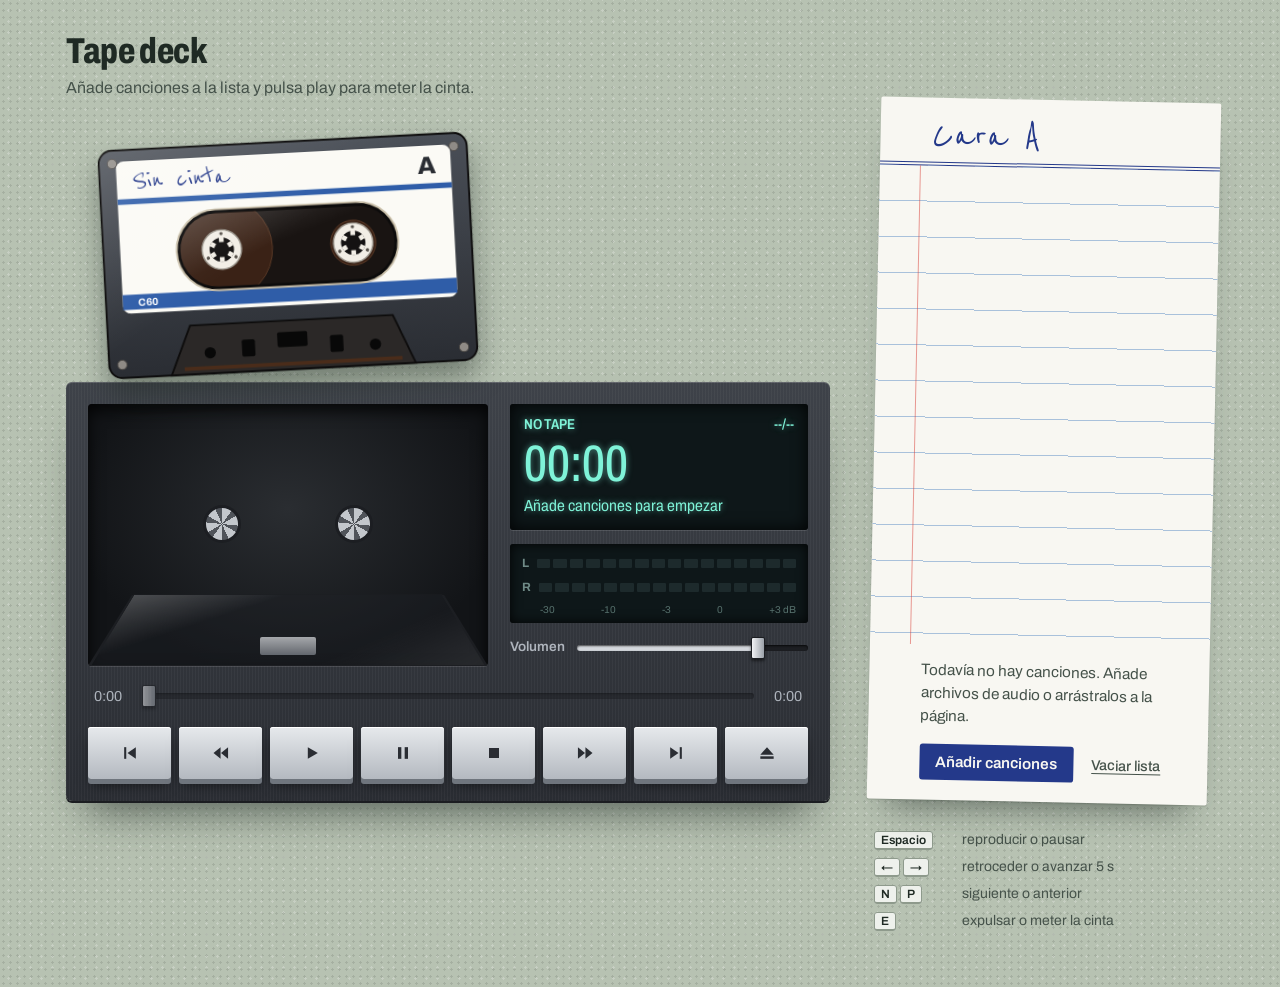
==== cassette-player/index.html @ 61f2eda9 "Reproductor de música con estética de casete Pletina con animación de inserción del casete, carretes" ====
<!doctype html>
<html lang="es">
<head>
  <meta charset="utf-8">
  <meta name="viewport" content="width=device-width, initial-scale=1">
  <title>Tape Deck</title>
  <link rel="preconnect" href="https://fonts.googleapis.com">
  <link rel="preconnect" href="https://fonts.gstatic.com" crossorigin>
  <link href="https://fonts.googleapis.com/css2?family=Archivo:wdth,wght@62..125,400..800&family=Reenie+Beanie&display=swap" rel="stylesheet">
  <link rel="stylesheet" href="styles.css">
</head>
<body>
  <main class="app">
    <header class="brand">
      <h1>Tape deck</h1>
      <p>Añade canciones a la lista y pulsa play para meter la cinta.</p>
    </header>

    <!-- Espacio sobre la pletina donde flota el casete cuando está fuera -->
    <div class="stage-space">
      <p class="stage-caption" id="stageCaption"></p>
    </div>

    <section class="deck" id="deck" data-mode="empty" aria-label="Pletina de casete">
      <div class="deck-top">
        <div class="bay" id="bay">
          <div class="bay-back" aria-hidden="true">
            <span class="spindle" style="left:33.5%"></span>
            <span class="spindle" style="left:66.5%"></span>
            <span class="head"></span>
          </div>

          <div class="cassette-slot" id="cassetteSlot">
            <div class="cassette-float">
              <svg class="cassette" viewBox="0 0 400 250" role="img" aria-label="Casete">
                <defs>
                  <clipPath id="winClip"><rect x="86" y="76" width="228" height="78" rx="39"/></clipPath>
                  <linearGradient id="shellGrad" x1="0" y1="0" x2="0" y2="1">
                    <stop offset="0" stop-color="#4a4f57"/>
                    <stop offset="1" stop-color="#2a2d33"/>
                  </linearGradient>
                  <linearGradient id="glossGrad" x1="0" y1="0" x2="1" y2="1">
                    <stop offset="0" stop-color="#fff" stop-opacity=".16"/>
                    <stop offset=".45" stop-color="#fff" stop-opacity="0"/>
                  </linearGradient>
                </defs>

                <!-- Carcasa -->
                <rect x="4" y="4" width="392" height="242" rx="14" fill="url(#shellGrad)" stroke="#0d0c0c" stroke-width="2"/>
                <g fill="#8f8b86" stroke="#4a4744">
                  <circle cx="18" cy="18" r="5"/><circle cx="382" cy="18" r="5"/>
                  <circle cx="18" cy="232" r="5"/><circle cx="382" cy="232" r="5"/>
                  <circle cx="200" cy="236" r="4"/>
                </g>

                <!-- Etiqueta -->
                <rect class="label-bg" x="22" y="16" width="356" height="162" rx="8"/>
                <rect class="stripe" x="22" y="56" width="356" height="6"/>
                <rect class="stripe" x="22" y="158" width="356" height="16"/>
                <text class="label-title" id="labelTitle" x="38" y="46">Sin cinta</text>
                <text class="label-side" x="362" y="46" text-anchor="end">A</text>
                <text class="label-small" x="38" y="170">C60</text>

                <!-- Ventana con la cinta enrollada -->
                <rect x="82" y="72" width="236" height="86" rx="43" fill="#0c0b0b" stroke="#c8bea8" stroke-width="2"/>
                <g clip-path="url(#winClip)">
                  <rect x="86" y="76" width="228" height="78" fill="#191412"/>
                  <circle class="pack" id="packL" cx="130" cy="115" r="54"/>
                  <circle class="pack" id="packR" cx="270" cy="115" r="24"/>
                  <rect x="86" y="76" width="228" height="78" fill="url(#glossGrad)"/>
                </g>

                <!-- Carretes -->
                <g transform="translate(130 115)">
                  <g class="reel">
                    <circle r="21" fill="#f2eee6" stroke="#9a958c" stroke-width="1.5"/>
                    <circle r="13" fill="#141212"/>
                    <g fill="#f2eee6">
                      <rect x="-2.5" y="-13" width="5" height="5"/>
                      <rect x="-2.5" y="-13" width="5" height="5" transform="rotate(60)"/>
                      <rect x="-2.5" y="-13" width="5" height="5" transform="rotate(120)"/>
                      <rect x="-2.5" y="-13" width="5" height="5" transform="rotate(180)"/>
                      <rect x="-2.5" y="-13" width="5" height="5" transform="rotate(240)"/>
                      <rect x="-2.5" y="-13" width="5" height="5" transform="rotate(300)"/>
                    </g>
                    <g fill="#55504a">
                      <circle cy="-17" r="1.8"/>
                      <circle cy="-17" r="1.8" transform="rotate(120)"/>
                      <circle cy="-17" r="1.8" transform="rotate(240)"/>
                    </g>
                  </g>
                </g>
                <g transform="translate(270 115)">
                  <g class="reel">
                    <circle r="21" fill="#f2eee6" stroke="#9a958c" stroke-width="1.5"/>
                    <circle r="13" fill="#141212"/>
                    <g fill="#f2eee6">
                      <rect x="-2.5" y="-13" width="5" height="5"/>
                      <rect x="-2.5" y="-13" width="5" height="5" transform="rotate(60)"/>
                      <rect x="-2.5" y="-13" width="5" height="5" transform="rotate(120)"/>
                      <rect x="-2.5" y="-13" width="5" height="5" transform="rotate(180)"/>
                      <rect x="-2.5" y="-13" width="5" height="5" transform="rotate(240)"/>
                      <rect x="-2.5" y="-13" width="5" height="5" transform="rotate(300)"/>
                    </g>
                    <g fill="#55504a">
                      <circle cy="-17" r="1.8"/>
                      <circle cy="-17" r="1.8" transform="rotate(120)"/>
                      <circle cy="-17" r="1.8" transform="rotate(240)"/>
                    </g>
                  </g>
                </g>

                <!-- Zona inferior (cabezal) -->
                <path d="M70 246 L92 194 H308 L330 246 Z" fill="#2b2827" stroke="#0d0c0c" stroke-width="2"/>
                <g fill="#080808">
                  <circle cx="112" cy="224" r="6"/><circle cx="288" cy="224" r="6"/>
                  <rect x="146" y="212" width="14" height="18" rx="2"/>
                  <rect x="240" y="212" width="14" height="18" rx="2"/>
                  <rect x="184" y="206" width="32" height="16" rx="2"/>
                </g>
                <path class="tape-line" d="M84 240 H316"/>

                <rect x="4" y="4" width="392" height="242" rx="14" fill="url(#glossGrad)" pointer-events="none"/>
              </svg>
            </div>
          </div>

          <div class="door" id="door" aria-hidden="true"></div>
        </div>

        <div class="panel">
          <div class="lcd" aria-live="polite">
            <div class="lcd-row">
              <span id="lcdStatus">NO TAPE</span>
              <span id="lcdTrack">--/--</span>
            </div>
            <div class="lcd-time" id="lcdTime">00:00</div>
            <div class="lcd-title"><span id="lcdTitle">Añade canciones para empezar</span></div>
          </div>

          <div class="vu" aria-hidden="true">
            <div class="vu-row"><span>L</span><div class="vu-bar" id="vuL"></div></div>
            <div class="vu-row"><span>R</span><div class="vu-bar" id="vuR"></div></div>
            <div class="vu-scale"><span>-30</span><span>-10</span><span>-3</span><span>0</span><span>+3 dB</span></div>
          </div>

          <label class="volume">
            <span>Volumen</span>
            <input type="range" id="volume" min="0" max="1" step="0.01" value="0.8" aria-label="Volumen">
          </label>
        </div>
      </div>

      <div class="progress">
        <span id="timeCur">0:00</span>
        <input type="range" id="seek" min="0" max="1000" value="0" step="1" aria-label="Posición de la canción" disabled>
        <span id="timeDur">0:00</span>
      </div>

      <div class="keys" role="group" aria-label="Controles">
        <button class="key" id="btnPrev" title="Anterior (P)" aria-label="Anterior">
          <svg viewBox="0 0 24 24"><rect x="5" y="5" width="2.5" height="14"/><polygon points="19,5 9,12 19,19"/></svg>
        </button>
        <button class="key" id="btnRew" title="Rebobinar (mantener)" aria-label="Rebobinar">
          <svg viewBox="0 0 24 24"><polygon points="11.5,5 3,12 11.5,19"/><polygon points="20.5,5 12,12 20.5,19"/></svg>
        </button>
        <button class="key key-play" id="btnPlay" title="Reproducir (Espacio)" aria-label="Reproducir">
          <svg viewBox="0 0 24 24"><polygon points="7,5 19,12 7,19"/></svg>
        </button>
        <button class="key key-pause" id="btnPause" title="Pausa (Espacio)" aria-label="Pausa">
          <svg viewBox="0 0 24 24"><rect x="6" y="5" width="4" height="14"/><rect x="14" y="5" width="4" height="14"/></svg>
        </button>
        <button class="key" id="btnStop" title="Stop" aria-label="Stop">
          <svg viewBox="0 0 24 24"><rect x="6" y="6" width="12" height="12"/></svg>
        </button>
        <button class="key" id="btnFf" title="Avance rápido (mantener)" aria-label="Avance rápido">
          <svg viewBox="0 0 24 24"><polygon points="3.5,5 12,12 3.5,19"/><polygon points="12.5,5 21,12 12.5,19"/></svg>
        </button>
        <button class="key" id="btnNext" title="Siguiente (N)" aria-label="Siguiente">
          <svg viewBox="0 0 24 24"><polygon points="5,5 15,12 5,19"/><rect x="16.5" y="5" width="2.5" height="14"/></svg>
        </button>
        <button class="key key-eject" id="btnEject" title="Expulsar / Insertar" aria-label="Expulsar">
          <svg viewBox="0 0 24 24"><polygon points="12,5 20,14 4,14"/><rect x="4" y="16" width="16" height="3"/></svg>
        </button>
      </div>
    </section>

    <!-- La lista de canciones es la carátula de papel (J-card) de la cinta -->
    <aside class="jcard" aria-label="Lista de canciones">
      <h2 class="jcard-spine">Cara A</h2>
      <ol class="playlist" id="playlist"></ol>
      <p class="empty-msg" id="emptyMsg">
        Todavía no hay canciones. Añade archivos de audio o arrástralos a la página.
      </p>
      <div class="jcard-actions">
        <label class="btn" for="fileInput">Añadir canciones</label>
        <input type="file" id="fileInput" accept="audio/*" multiple hidden>
        <button class="btn-text" id="clearBtn" type="button">Vaciar lista</button>
      </div>
    </aside>

    <dl class="shortcuts">
      <div><dt><kbd>Espacio</kbd></dt><dd>reproducir o pausar</dd></div>
      <div><dt><kbd>←</kbd> <kbd>→</kbd></dt><dd>retroceder o avanzar 5 s</dd></div>
      <div><dt><kbd>N</kbd> <kbd>P</kbd></dt><dd>siguiente o anterior</dd></div>
      <div><dt><kbd>E</kbd></dt><dd>expulsar o meter la cinta</dd></div>
    </dl>
  </main>

  <div class="drop-overlay" id="dropOverlay"><p>Suelta las canciones aquí</p></div>
  <audio id="audio" preload="auto"></audio>
  <script src="app.js"></script>
</body>
</html>
---- cassette-player/styles.css ----
:root {
  /* Paleta: escritorio de formica, pletina de aluminio y tinta de bolígrafo de la carátula */
  --formica: #b7c2b2;
  --formica-ink: #1f2a24;
  --formica-muted: #45524a;
  --gunmetal: #3e4249;
  --gunmetal-dark: #2a2d33;
  --aluminium: #d3d7dc;
  --paper: #f8f7f2;
  --ink: #24398a;
  --ink-light: #5a6aa8;
  --rule: #a9c1db;
  --signal: #d7372f;
  --vfd: #7ff3d8;
  --vfd-bg: #0e1719;
  --stripe: #2f5da8;

  --hand: "Reenie Beanie", "Segoe Print", cursive;
  --ui: "Archivo", system-ui, sans-serif;

  --insert-ms: 850ms;
  --door-ms: 450ms;
  --bay-w: min(400px, calc(100vw - 76px));
  --line: 36px;
}

* { box-sizing: border-box; }

html, body { margin: 0; }

body {
  background-color: var(--formica);
  background-image:
    radial-gradient(rgba(31, 42, 36, .12) 1px, transparent 1.4px),
    radial-gradient(rgba(255, 255, 255, .22) 1px, transparent 1.4px);
  background-size: 7px 7px, 11px 11px;
  background-position: 0 0, 3px 5px;
  color: var(--formica-ink);
  font-family: var(--ui);
  font-size: 1rem;
  line-height: 1.5;
  min-height: 100vh;
  overflow-x: hidden;
}

.app {
  max-width: 1180px;
  margin: 0 auto;
  padding: 32px 16px 56px;
  display: grid;
  grid-template-columns: minmax(0, 1fr) 340px;
  grid-template-areas:
    "head  head"
    "space card"
    "deck  card"
    ".     short";
  column-gap: 44px;
}

/* ---------- Cabecera ---------- */
.brand { grid-area: head; }
.brand h1 {
  margin: 0;
  font-weight: 800;
  font-stretch: 75%;
  font-size: 2.25rem;
  line-height: 1.1;
  letter-spacing: -.01em;
}
.brand p {
  margin: 4px 0 0;
  color: var(--formica-muted);
  max-width: 60ch;
}

/* Espacio sobre la pletina donde reposa el casete cuando está fuera */
.stage-space {
  grid-area: space;
  height: calc(var(--bay-w) * 0.62 + 34px);
  display: flex;
  align-items: flex-end;
  padding: 0 0 18px calc(var(--bay-w) + 44px);
}
.stage-caption {
  margin: 0;
  font-weight: 700;
  font-stretch: 75%;
  font-size: 1.6rem;
  line-height: 1.15;
  max-width: 100%;
  overflow-wrap: anywhere;
  opacity: 0;
  transition: opacity .4s;
}
body.has-caption .stage-caption { opacity: 1; }

/* ---------- Pletina ---------- */
.deck {
  grid-area: deck;
  position: relative;
  align-self: start;
  background:
    repeating-linear-gradient(90deg, rgba(255, 255, 255, .035) 0 1px, transparent 1px 3px),
    linear-gradient(180deg, var(--gunmetal), var(--gunmetal-dark));
  border-radius: 6px;
  padding: 22px;
  box-shadow:
    inset 0 1px 0 rgba(255, 255, 255, .18),
    0 2px 0 #1b1d21,
    0 28px 40px -20px rgba(31, 42, 36, .7);
  color: var(--aluminium);
}

.deck-top {
  display: grid;
  grid-template-columns: var(--bay-w) minmax(0, 1fr);
  gap: 22px;
}

/* Compartimento del casete */
.bay {
  position: relative;
  width: var(--bay-w);
  aspect-ratio: 400 / 262;
  perspective: 900px;
  border-radius: 4px;
}
.bay-back {
  position: absolute;
  inset: 0;
  border-radius: 4px;
  background: radial-gradient(ellipse at 50% 40%, #2a2d31, #121417 75%);
  box-shadow: inset 0 6px 16px rgba(0, 0, 0, .85), 0 1px 0 rgba(255, 255, 255, .12);
  overflow: hidden;
}
.spindle {
  position: absolute;
  top: 46%;
  width: 8%;
  aspect-ratio: 1;
  transform: translate(-50%, -50%);
  border-radius: 50%;
  background:
    conic-gradient(#c3c7cc 0 10%, #50545a 10% 16.6%, #c3c7cc 16.6% 26.6%, #50545a 26.6% 33.3%,
      #c3c7cc 33.3% 43.3%, #50545a 43.3% 50%, #c3c7cc 50% 60%, #50545a 60% 66.6%,
      #c3c7cc 66.6% 76.6%, #50545a 76.6% 83.3%, #c3c7cc 83.3% 93.3%, #50545a 93.3%);
  box-shadow: 0 0 0 3px #1c1e22;
}
.head {
  position: absolute;
  left: 50%;
  bottom: 4%;
  width: 14%;
  height: 7%;
  transform: translateX(-50%);
  border-radius: 2px;
  background: linear-gradient(180deg, #eceef0, #868b92);
}

/* Casete: fuera, reposa sobre la pletina ligeramente girado; dentro, encaja recto */
.cassette-slot {
  position: absolute;
  left: 3%;
  width: 94%;
  top: 4%;
  z-index: 3;
  transform: translateY(calc(-1 * (var(--bay-w) * 0.66 + 12px))) rotate(-3deg);
  filter: drop-shadow(0 16px 14px rgba(31, 42, 36, .45));
  transition:
    transform var(--insert-ms) cubic-bezier(.55, .05, .3, 1.15),
    filter var(--insert-ms);
}
.deck.tape-in .cassette-slot {
  transform: translateY(0) rotate(0);
  filter: drop-shadow(0 3px 3px rgba(0, 0, 0, .6));
}
.cassette { display: block; width: 100%; height: auto; }

/* Tapa de cristal ahumado: bisagra abajo, se abre hacia delante */
.door {
  position: absolute;
  inset: 0;
  z-index: 4;
  border-radius: 4px;
  border: 3px solid #1c1e22;
  background:
    linear-gradient(130deg, rgba(255, 255, 255, .22) 0%, rgba(255, 255, 255, 0) 32%, rgba(255, 255, 255, 0) 72%, rgba(255, 255, 255, .08) 100%),
    rgba(30, 34, 40, .34);
  transform-origin: 50% 100%;
  transform: rotateX(78deg);
  transition: transform var(--door-ms) cubic-bezier(.5, 0, .3, 1.3);
  pointer-events: none;
}
.deck.door-closed .door { transform: rotateX(0); }

/* Carretes y cinta */
.reel {
  transform-box: fill-box;
  transform-origin: center;
  animation: spin 2.4s linear infinite;
  animation-play-state: paused;
}
.deck[data-mode="play"] .reel { animation-play-state: running; }
.deck[data-mode="ff"] .reel,
.deck[data-mode="rew"] .reel {
  animation-duration: .35s;
  animation-play-state: running;
}
.deck[data-mode="rew"] .reel { animation-direction: reverse; }

@keyframes spin { to { transform: rotate(360deg); } }

.label-bg { fill: #fbfaf5; }
.stripe { fill: var(--stripe); transition: fill .4s; }
.label-title { font-family: var(--hand); font-size: 34px; fill: var(--ink); }
.label-side { font-family: var(--ui); font-weight: 800; font-size: 26px; fill: var(--gunmetal-dark); }
.label-small { font-family: var(--ui); font-weight: 700; font-size: 11px; fill: #fff; }
.pack { fill: #3a2216; stroke: #5b3a27; stroke-width: 1; }
.tape-line { stroke: #4a2c1a; stroke-width: 4; fill: none; }

/* Panel: display fluorescente, vúmetro y volumen */
.panel {
  display: flex;
  flex-direction: column;
  gap: 14px;
  min-width: 0;
}

.lcd {
  background: var(--vfd-bg);
  color: var(--vfd);
  border-radius: 3px;
  padding: 10px 14px 12px;
  box-shadow: inset 0 0 16px rgba(0, 0, 0, .9), 0 1px 0 rgba(255, 255, 255, .12);
  text-shadow: 0 0 6px rgba(127, 243, 216, .55);
  font-variant-numeric: tabular-nums;
}
.lcd-row {
  display: flex;
  justify-content: space-between;
  font-weight: 600;
  font-stretch: 80%;
  font-size: .9rem;
}
.lcd-time {
  font-weight: 500;
  font-stretch: 70%;
  font-size: 3.2rem;
  line-height: 1;
  margin: 4px 0;
}
.lcd-title {
  font-stretch: 85%;
  font-size: 1rem;
  white-space: nowrap;
  overflow: hidden;
}
.lcd-title span { display: inline-block; }
.lcd-title.marquee span {
  padding-left: 100%;
  animation: marquee var(--marquee-dur, 10s) linear infinite;
}
@keyframes marquee { to { transform: translateX(-100%); } }

.deck[data-mode="pause"] #lcdStatus { animation: blink 1s steps(2) infinite; }
@keyframes blink { 50% { opacity: 0; } }

.vu {
  background: var(--vfd-bg);
  border-radius: 3px;
  padding: 10px 12px 6px;
  box-shadow: inset 0 0 12px rgba(0, 0, 0, .9);
}
.vu-row {
  display: flex;
  align-items: center;
  gap: 8px;
  margin-bottom: 6px;
  color: #6f8a86;
  font-size: .75rem;
  font-weight: 700;
}
.vu-bar { flex: 1; display: grid; grid-template-columns: repeat(16, 1fr); gap: 3px; }
.vu-seg {
  height: 9px;
  border-radius: 1px;
  background: #1d2a2c;
  transition: background .06s;
}
.vu-seg.on { background: var(--vfd); box-shadow: 0 0 6px rgba(127, 243, 216, .55); }
.vu-seg.warn.on { background: #e0a100; box-shadow: 0 0 6px rgba(224, 161, 0, .55); }
.vu-seg.hot.on { background: var(--signal); box-shadow: 0 0 6px rgba(215, 55, 47, .65); }
.vu-scale {
  display: flex;
  justify-content: space-between;
  padding-left: 18px;
  font-size: .625rem;
  color: #56706c;
  font-variant-numeric: tabular-nums;
}

.volume {
  display: flex;
  align-items: center;
  gap: 12px;
  font-size: .85rem;
  font-weight: 600;
  color: #aeb4bc;
}

/* Deslizadores de aluminio */
input[type="range"] {
  -webkit-appearance: none;
  appearance: none;
  width: 100%;
  height: 6px;
  border-radius: 3px;
  background: linear-gradient(90deg, var(--aluminium) var(--p, 0%), #1c1e22 var(--p, 0%));
  box-shadow: inset 0 1px 2px rgba(0, 0, 0, .7);
  cursor: pointer;
  margin: 0;
}
input[type="range"]:disabled { cursor: not-allowed; opacity: .5; }
input[type="range"]:focus-visible { outline: 2px solid var(--vfd); outline-offset: 5px; }
input[type="range"]::-webkit-slider-thumb {
  -webkit-appearance: none;
  width: 14px;
  height: 22px;
  border-radius: 2px;
  background: linear-gradient(90deg, #f2f3f5, #9aa0a8);
  border: 1px solid #1c1e22;
  box-shadow: 0 2px 3px rgba(0, 0, 0, .5);
}
input[type="range"]::-moz-range-thumb {
  width: 14px;
  height: 22px;
  border-radius: 2px;
  background: linear-gradient(90deg, #f2f3f5, #9aa0a8);
  border: 1px solid #1c1e22;
  box-shadow: 0 2px 3px rgba(0, 0, 0, .5);
}

.progress {
  display: flex;
  align-items: center;
  gap: 14px;
  margin-top: 20px;
  font-size: .9rem;
  font-variant-numeric: tabular-nums;
  color: #aeb4bc;
}
.progress span { min-width: 40px; text-align: center; }

/* Teclas de aluminio; play y pausa enclavadas muestran un piloto rojo */
.keys {
  display: grid;
  grid-template-columns: repeat(8, 1fr);
  gap: 8px;
  margin-top: 20px;
}
.key {
  position: relative;
  height: 52px;
  border: none;
  border-radius: 3px;
  background: linear-gradient(180deg, #e6e9ec, #b4b9c0);
  color: var(--gunmetal-dark);
  cursor: pointer;
  box-shadow: 0 5px 0 #6f757d, 0 9px 12px -4px rgba(0, 0, 0, .6), inset 0 1px 0 #fff;
  transition: transform .08s, box-shadow .08s;
  display: grid;
  place-items: center;
  touch-action: none;
}
.key svg { width: 20px; height: 20px; fill: currentColor; }
.key:focus-visible { outline: 3px solid var(--vfd); outline-offset: 3px; }
.key:active,
.key.down,
.key.latched {
  transform: translateY(4px);
  box-shadow: 0 1px 0 #6f757d, 0 2px 3px rgba(0, 0, 0, .5), inset 0 1px 3px rgba(0, 0, 0, .25);
}
.key.latched::after {
  content: "";
  position: absolute;
  top: 6px;
  right: 6px;
  width: 6px;
  height: 6px;
  border-radius: 50%;
  background: var(--signal);
  box-shadow: 0 0 6px var(--signal);
}

/* ---------- Carátula de papel (J-card) con la lista ---------- */
.jcard {
  grid-area: card;
  align-self: stretch;
  display: flex;
  flex-direction: column;
  /* No empuja la altura de la rejilla: ocupa lo que miden casete + pletina y la lista hace scroll */
  contain: size;
  background: var(--paper);
  border-radius: 2px;
  transform: rotate(1.2deg);
  box-shadow:
    0 1px 1px rgba(31, 42, 36, .18),
    0 24px 34px -20px rgba(31, 42, 36, .6);
  padding-bottom: 20px;
}
.jcard-spine {
  margin: 0;
  padding: 16px 20px 6px 52px;
  font-family: var(--hand);
  font-weight: 400;
  font-size: 2.6rem;
  line-height: 1;
  color: var(--ink);
  border-bottom: 4px double var(--ink);
}

.playlist {
  flex: 1;
  min-height: calc(var(--line) * 5);
  overflow-y: auto;
  list-style: none;
  margin: 0;
  padding: 0 16px 0 0;
  background:
    linear-gradient(90deg, transparent 40px, rgba(215, 55, 47, .5) 40px 41.5px, transparent 41.5px),
    repeating-linear-gradient(180deg, transparent 0 calc(var(--line) - 1px), var(--rule) calc(var(--line) - 1px) var(--line));
  background-attachment: local;
}
.track {
  width: 100%;
  height: var(--line);
  display: grid;
  grid-template-columns: 40px minmax(0, 1fr) auto;
  align-items: end;
  column-gap: 12px;
  padding: 0 0 3px;
  border: none;
  background: transparent;
  color: var(--ink);
  font-family: var(--hand);
  font-size: 1.7rem;
  line-height: 1;
  text-align: left;
  cursor: pointer;
}
.track:hover { background: rgba(36, 57, 138, .06); }
.track:focus-visible { outline: 2px solid var(--ink); outline-offset: -2px; }
.track-num { text-align: right; padding-right: 6px; }
.track-name { overflow: hidden; text-overflow: ellipsis; white-space: nowrap; }
.track-dur { color: var(--ink-light); }
.track.active .track-num { color: var(--signal); }
.track.active .track-name {
  text-decoration: underline wavy var(--signal);
  text-decoration-thickness: 1.5px;
  text-underline-offset: 4px;
}

.eq { display: none; gap: 2px; align-items: flex-end; justify-content: flex-end; height: 16px; padding-right: 8px; margin-bottom: 4px; }
.track.active.playing .eq { display: flex; }
.track.active.playing .track-num { display: none; }
.eq i { width: 3px; background: var(--signal); animation: eq .8s ease-in-out infinite; }
.eq i:nth-child(2) { animation-delay: -.3s; }
.eq i:nth-child(3) { animation-delay: -.55s; }
@keyframes eq { 0%, 100% { height: 3px; } 50% { height: 16px; } }

.empty-msg {
  margin: 14px 20px 0 52px;
  color: var(--formica-muted);
  font-size: .95rem;
}

.jcard-actions {
  display: flex;
  flex-wrap: wrap;
  align-items: center;
  gap: 8px 18px;
  padding: 16px 20px 0 52px;
}
.btn {
  display: inline-block;
  border: none;
  border-radius: 3px;
  padding: 10px 16px;
  background: var(--ink);
  color: var(--paper);
  font: 600 .95rem var(--ui);
  cursor: pointer;
  transition: background .15s;
}
.btn:hover { background: #1b2c6e; }
.btn:focus-visible { outline: 2px solid var(--signal); outline-offset: 2px; }
.btn.pulse { animation: pulse .6s ease 2; }
@keyframes pulse { 50% { transform: scale(1.06); } }

.btn-text {
  border: none;
  background: none;
  padding: 4px 0;
  color: var(--formica-muted);
  font: 500 .9rem var(--ui);
  text-decoration: underline;
  text-underline-offset: 3px;
  cursor: pointer;
}
.btn-text:hover { color: var(--signal); }
.btn-text:focus-visible { outline: 2px solid var(--ink); outline-offset: 2px; }

/* ---------- Atajos ---------- */
.shortcuts {
  grid-area: short;
  margin: 28px 0 0;
  display: grid;
  gap: 6px;
  font-size: .875rem;
  color: var(--formica-muted);
}
.shortcuts div { display: flex; gap: 12px; }
.shortcuts dt { min-width: 76px; }
.shortcuts dd { margin: 0; }
kbd {
  font: 600 .75rem var(--ui);
  background: #eef1ec;
  border: 1px solid #8e9a8c;
  border-bottom-width: 2px;
  border-radius: 3px;
  padding: 1px 6px;
  color: var(--formica-ink);
}

/* ---------- Arrastrar y soltar ---------- */
.drop-overlay {
  position: fixed;
  inset: 0;
  z-index: 50;
  display: grid;
  place-items: center;
  background: rgba(183, 194, 178, .88);
  opacity: 0;
  pointer-events: none;
  transition: opacity .2s;
}
.drop-overlay p {
  margin: 0 16px;
  padding: 28px 44px;
  background: var(--paper);
  border: 3px dashed var(--ink);
  font-family: var(--hand);
  font-size: 2.6rem;
  line-height: 1.1;
  color: var(--ink);
  text-align: center;
}
.drop-overlay.show { opacity: 1; pointer-events: auto; }

/* ---------- Responsive ---------- */
@media (max-width: 1100px) {
  .app {
    max-width: 760px;
    grid-template-columns: minmax(0, 1fr);
    grid-template-areas: "head" "space" "deck" "card" "short";
  }
  .jcard {
    margin-top: 36px;
    transform: none;
    contain: none;
  }
  .playlist { max-height: calc(var(--line) * 10); }
}

@media (max-width: 760px) {
  :root { --bay-w: min(400px, calc(100vw - 68px)); }
  .deck { padding: 16px; }
  .deck-top { grid-template-columns: minmax(0, 1fr); justify-items: center; }
  .panel { width: 100%; }
  .keys { grid-template-columns: repeat(4, 1fr); }
  /* En móvil el casete ocupa todo el ancho del espacio superior */
  .stage-space { padding-left: 0; }
  .stage-caption { display: none; }
}

@media (prefers-reduced-motion: reduce) {
  .eq i, .lcd-title.marquee span { animation: none; }
  .cassette-slot, .door { transition-duration: .01ms; }
}
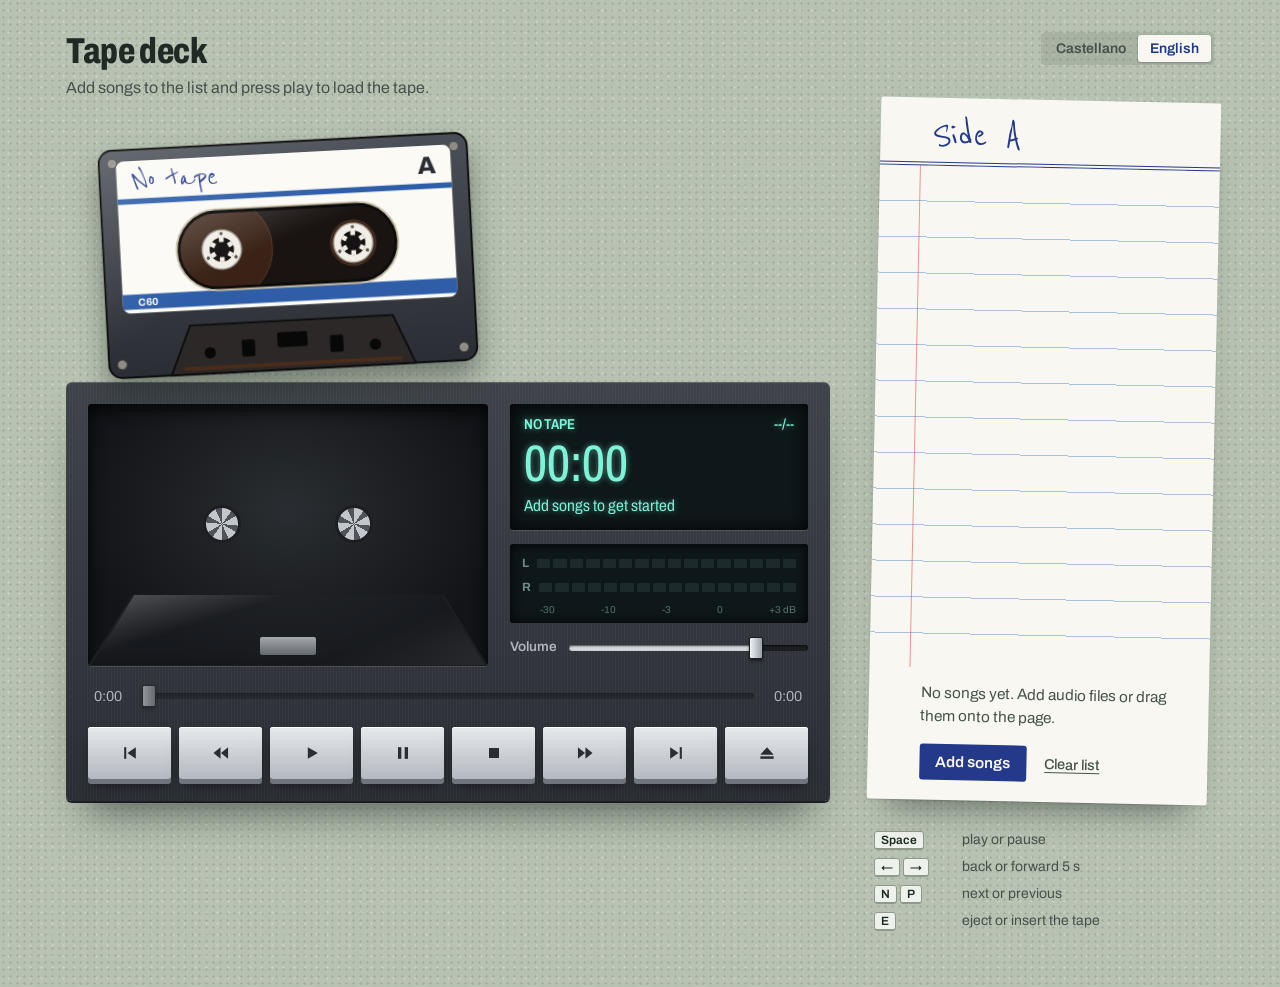
==== commit 75ff0dac: "Añadir selector de idioma (castellano / inglés) Todos los textos de la interfaz, incluidos los mensa" ====
--- a/cassette-player/index.html
+++ b/cassette-player/index.html
@@ -12,8 +12,15 @@
 <body>
   <main class="app">
     <header class="brand">
-      <h1>Tape deck</h1>
-      <p>Añade canciones a la lista y pulsa play para meter la cinta.</p>
+      <div>
+        <h1>Tape deck</h1>
+        <p data-i18n="intro">Añade canciones a la lista y pulsa play para meter la cinta.</p>
+      </div>
+      <!-- Cada opción se escribe en su propio idioma para que siempre se reconozca -->
+      <div class="lang" role="group" aria-label="Idioma" data-i18n-aria="language">
+        <button type="button" class="lang-btn" data-lang="es" lang="es" aria-pressed="true">Castellano</button>
+        <button type="button" class="lang-btn" data-lang="en" lang="en" aria-pressed="false">English</button>
+      </div>
     </header>
 
     <!-- Espacio sobre la pletina donde flota el casete cuando está fuera -->
@@ -21,7 +28,7 @@
       <p class="stage-caption" id="stageCaption"></p>
     </div>
 
-    <section class="deck" id="deck" data-mode="empty" aria-label="Pletina de casete">
+    <section class="deck" id="deck" data-mode="empty" aria-label="Pletina de casete" data-i18n-aria="deck">
       <div class="deck-top">
         <div class="bay" id="bay">
           <div class="bay-back" aria-hidden="true">
@@ -32,7 +39,7 @@
 
           <div class="cassette-slot" id="cassetteSlot">
             <div class="cassette-float">
-              <svg class="cassette" viewBox="0 0 400 250" role="img" aria-label="Casete">
+              <svg class="cassette" viewBox="0 0 400 250" role="img" aria-label="Casete" data-i18n-aria="cassette">
                 <defs>
                   <clipPath id="winClip"><rect x="86" y="76" width="228" height="78" rx="39"/></clipPath>
                   <linearGradient id="shellGrad" x1="0" y1="0" x2="0" y2="1">
@@ -131,7 +138,7 @@
         <div class="panel">
           <div class="lcd" aria-live="polite">
             <div class="lcd-row">
-              <span id="lcdStatus">NO TAPE</span>
+              <span id="lcdStatus">SIN CINTA</span>
               <span id="lcdTrack">--/--</span>
             </div>
             <div class="lcd-time" id="lcdTime">00:00</div>
@@ -145,70 +152,71 @@
           </div>
 
           <label class="volume">
-            <span>Volumen</span>
-            <input type="range" id="volume" min="0" max="1" step="0.01" value="0.8" aria-label="Volumen">
+            <span data-i18n="volume">Volumen</span>
+            <input type="range" id="volume" min="0" max="1" step="0.01" value="0.8" aria-label="Volumen" data-i18n-aria="volume">
           </label>
         </div>
       </div>
 
       <div class="progress">
         <span id="timeCur">0:00</span>
-        <input type="range" id="seek" min="0" max="1000" value="0" step="1" aria-label="Posición de la canción" disabled>
+        <input type="range" id="seek" min="0" max="1000" value="0" step="1" aria-label="Posición de la canción" data-i18n-aria="seek" disabled>
         <span id="timeDur">0:00</span>
       </div>
 
-      <div class="keys" role="group" aria-label="Controles">
-        <button class="key" id="btnPrev" title="Anterior (P)" aria-label="Anterior">
+      <div class="keys" role="group" aria-label="Controles" data-i18n-aria="controls">
+        <button class="key" id="btnPrev" title="Anterior (P)" aria-label="Anterior" data-i18n-title="prevTitle" data-i18n-aria="prev">
           <svg viewBox="0 0 24 24"><rect x="5" y="5" width="2.5" height="14"/><polygon points="19,5 9,12 19,19"/></svg>
         </button>
-        <button class="key" id="btnRew" title="Rebobinar (mantener)" aria-label="Rebobinar">
+        <button class="key" id="btnRew" title="Rebobinar (mantener pulsado)" aria-label="Rebobinar" data-i18n-title="rewTitle" data-i18n-aria="rew">
           <svg viewBox="0 0 24 24"><polygon points="11.5,5 3,12 11.5,19"/><polygon points="20.5,5 12,12 20.5,19"/></svg>
         </button>
-        <button class="key key-play" id="btnPlay" title="Reproducir (Espacio)" aria-label="Reproducir">
+        <button class="key key-play" id="btnPlay" title="Reproducir (Espacio)" aria-label="Reproducir" data-i18n-title="playTitle" data-i18n-aria="play">
           <svg viewBox="0 0 24 24"><polygon points="7,5 19,12 7,19"/></svg>
         </button>
-        <button class="key key-pause" id="btnPause" title="Pausa (Espacio)" aria-label="Pausa">
+        <button class="key key-pause" id="btnPause" title="Pausa (Espacio)" aria-label="Pausa" data-i18n-title="pauseTitle" data-i18n-aria="pause">
           <svg viewBox="0 0 24 24"><rect x="6" y="5" width="4" height="14"/><rect x="14" y="5" width="4" height="14"/></svg>
         </button>
-        <button class="key" id="btnStop" title="Stop" aria-label="Stop">
+        <button class="key" id="btnStop" title="Parar" aria-label="Parar" data-i18n-title="stop" data-i18n-aria="stop">
           <svg viewBox="0 0 24 24"><rect x="6" y="6" width="12" height="12"/></svg>
         </button>
-        <button class="key" id="btnFf" title="Avance rápido (mantener)" aria-label="Avance rápido">
+        <button class="key" id="btnFf" title="Avance rápido (mantener pulsado)" aria-label="Avance rápido" data-i18n-title="ffTitle" data-i18n-aria="ff">
           <svg viewBox="0 0 24 24"><polygon points="3.5,5 12,12 3.5,19"/><polygon points="12.5,5 21,12 12.5,19"/></svg>
         </button>
-        <button class="key" id="btnNext" title="Siguiente (N)" aria-label="Siguiente">
+        <button class="key" id="btnNext" title="Siguiente (N)" aria-label="Siguiente" data-i18n-title="nextTitle" data-i18n-aria="next">
           <svg viewBox="0 0 24 24"><polygon points="5,5 15,12 5,19"/><rect x="16.5" y="5" width="2.5" height="14"/></svg>
         </button>
-        <button class="key key-eject" id="btnEject" title="Expulsar / Insertar" aria-label="Expulsar">
+        <button class="key key-eject" id="btnEject" title="Expulsar o meter la cinta (E)" aria-label="Expulsar o meter la cinta" data-i18n-title="ejectTitle" data-i18n-aria="eject">
           <svg viewBox="0 0 24 24"><polygon points="12,5 20,14 4,14"/><rect x="4" y="16" width="16" height="3"/></svg>
         </button>
       </div>
     </section>
 
     <!-- La lista de canciones es la carátula de papel (J-card) de la cinta -->
-    <aside class="jcard" aria-label="Lista de canciones">
-      <h2 class="jcard-spine">Cara A</h2>
+    <aside class="jcard" aria-label="Lista de canciones" data-i18n-aria="playlist">
+      <h2 class="jcard-spine" data-i18n="side">Cara A</h2>
       <ol class="playlist" id="playlist"></ol>
-      <p class="empty-msg" id="emptyMsg">
+      <p class="empty-msg" id="emptyMsg" data-i18n="emptyMsg">
         Todavía no hay canciones. Añade archivos de audio o arrástralos a la página.
       </p>
       <div class="jcard-actions">
-        <label class="btn" for="fileInput">Añadir canciones</label>
+        <label class="btn" for="fileInput" data-i18n="add">Añadir canciones</label>
         <input type="file" id="fileInput" accept="audio/*" multiple hidden>
-        <button class="btn-text" id="clearBtn" type="button">Vaciar lista</button>
+        <button class="btn-text" id="clearBtn" type="button" data-i18n="clear">Vaciar lista</button>
       </div>
     </aside>
 
-    <dl class="shortcuts">
-      <div><dt><kbd>Espacio</kbd></dt><dd>reproducir o pausar</dd></div>
-      <div><dt><kbd>←</kbd> <kbd>→</kbd></dt><dd>retroceder o avanzar 5 s</dd></div>
-      <div><dt><kbd>N</kbd> <kbd>P</kbd></dt><dd>siguiente o anterior</dd></div>
-      <div><dt><kbd>E</kbd></dt><dd>expulsar o meter la cinta</dd></div>
+    <dl class="shortcuts" aria-label="Atajos de teclado" data-i18n-aria="shortcuts">
+      <div><dt><kbd data-i18n="kbdSpace">Espacio</kbd></dt><dd data-i18n="scPlay">reproducir o pausar</dd></div>
+      <div><dt><kbd>←</kbd> <kbd>→</kbd></dt><dd data-i18n="scSeek">retroceder o avanzar 5 s</dd></div>
+      <div><dt><kbd>N</kbd> <kbd>P</kbd></dt><dd data-i18n="scTrack">siguiente o anterior</dd></div>
+      <div><dt><kbd>E</kbd></dt><dd data-i18n="scEject">expulsar o meter la cinta</dd></div>
     </dl>
   </main>
 
-  <div class="drop-overlay" id="dropOverlay"><p>Suelta las canciones aquí</p></div>
+  <div class="drop-overlay" id="dropOverlay"><p data-i18n="drop">Suelta las canciones aquí</p></div>
   <audio id="audio" preload="auto"></audio>
+  <script src="i18n.js"></script>
   <script src="app.js"></script>
 </body>
 </html>
--- a/cassette-player/styles.css
+++ b/cassette-player/styles.css
@@ -58,7 +58,38 @@
 }
 
 /* ---------- Cabecera ---------- */
-.brand { grid-area: head; }
+.brand {
+  grid-area: head;
+  display: flex;
+  flex-wrap: wrap;
+  align-items: flex-start;
+  justify-content: space-between;
+  gap: 12px 24px;
+}
+
+/* Selector de idioma: dos pestañas, la activa en papel con tinta azul */
+.lang {
+  display: flex;
+  padding: 3px;
+  border-radius: 4px;
+  background: rgba(31, 42, 36, .1);
+}
+.lang-btn {
+  border: none;
+  border-radius: 3px;
+  padding: 6px 12px;
+  background: transparent;
+  color: var(--formica-muted);
+  font: 600 .875rem var(--ui);
+  cursor: pointer;
+}
+.lang-btn:hover { color: var(--formica-ink); }
+.lang-btn[aria-pressed="true"] {
+  background: var(--paper);
+  color: var(--ink);
+  box-shadow: 0 1px 2px rgba(31, 42, 36, .3);
+}
+.lang-btn:focus-visible { outline: 2px solid var(--ink); outline-offset: 2px; }
 .brand h1 {
   margin: 0;
   font-weight: 800;
